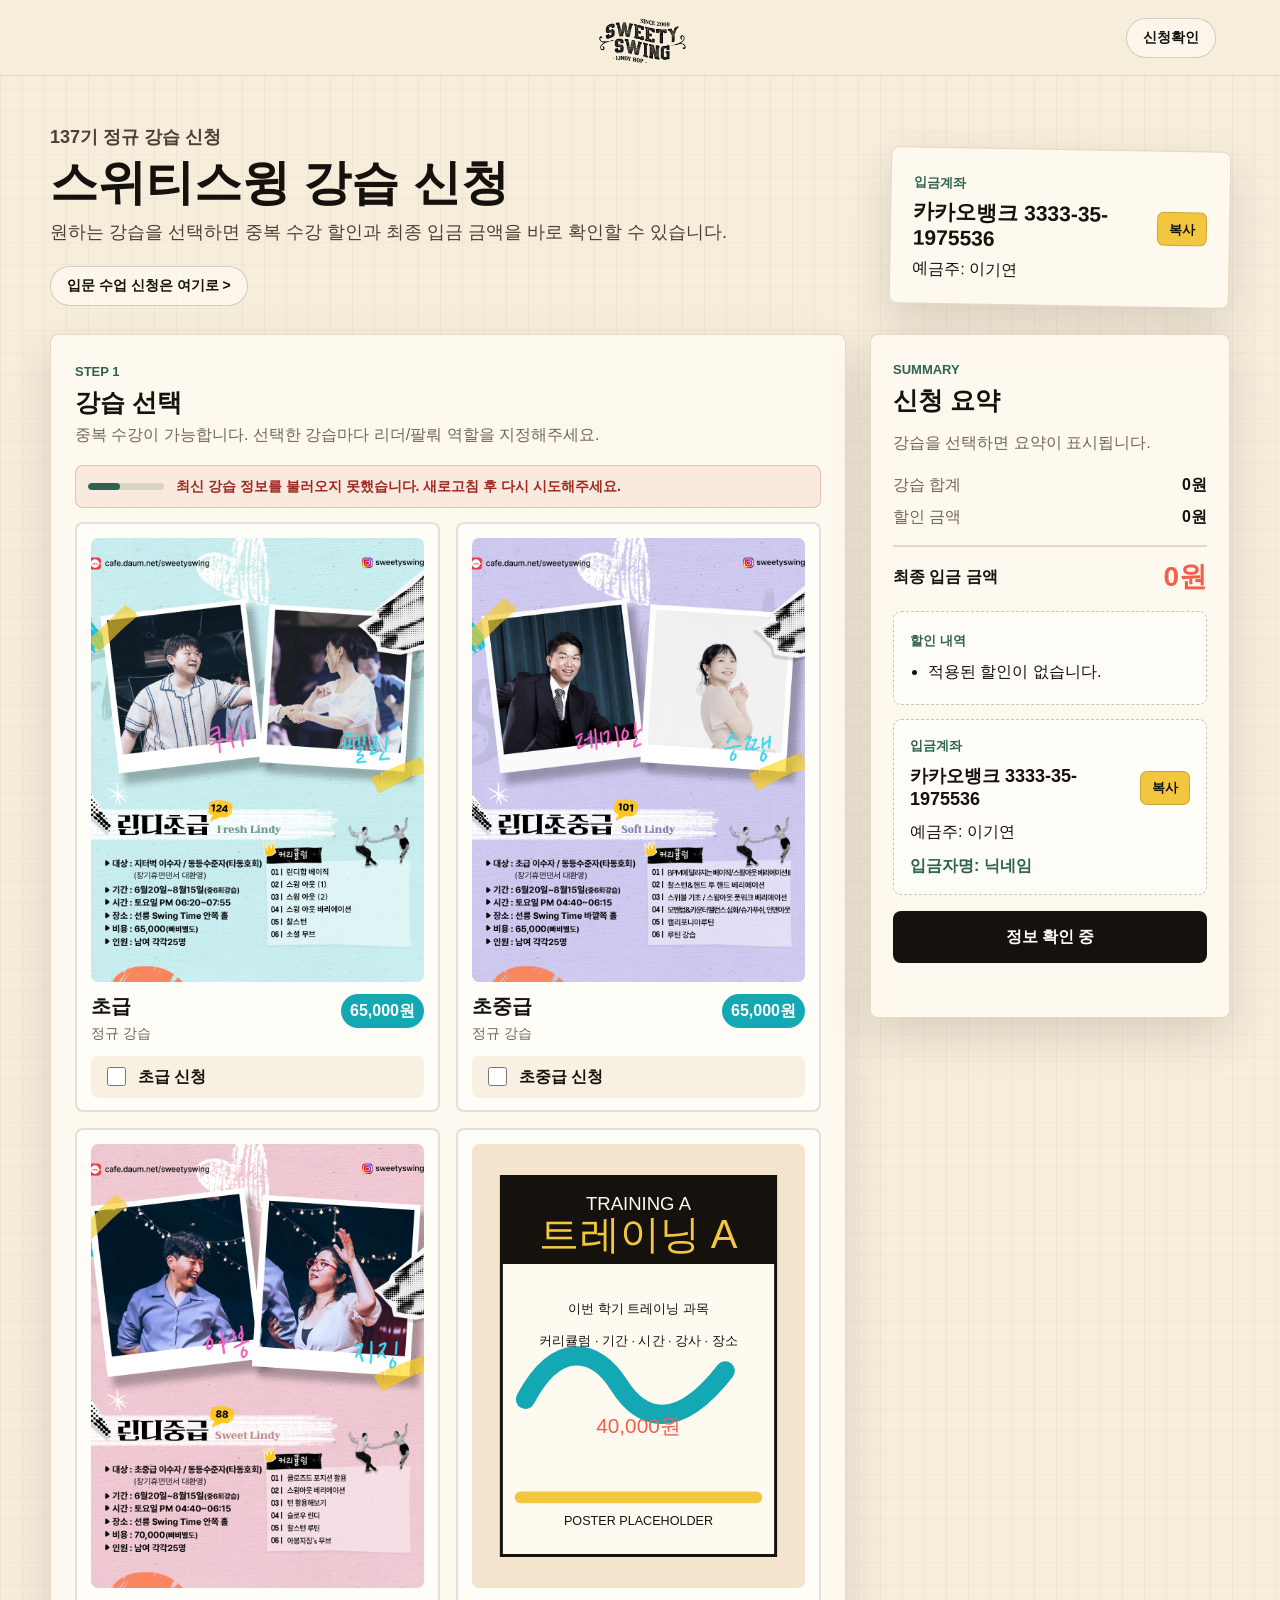
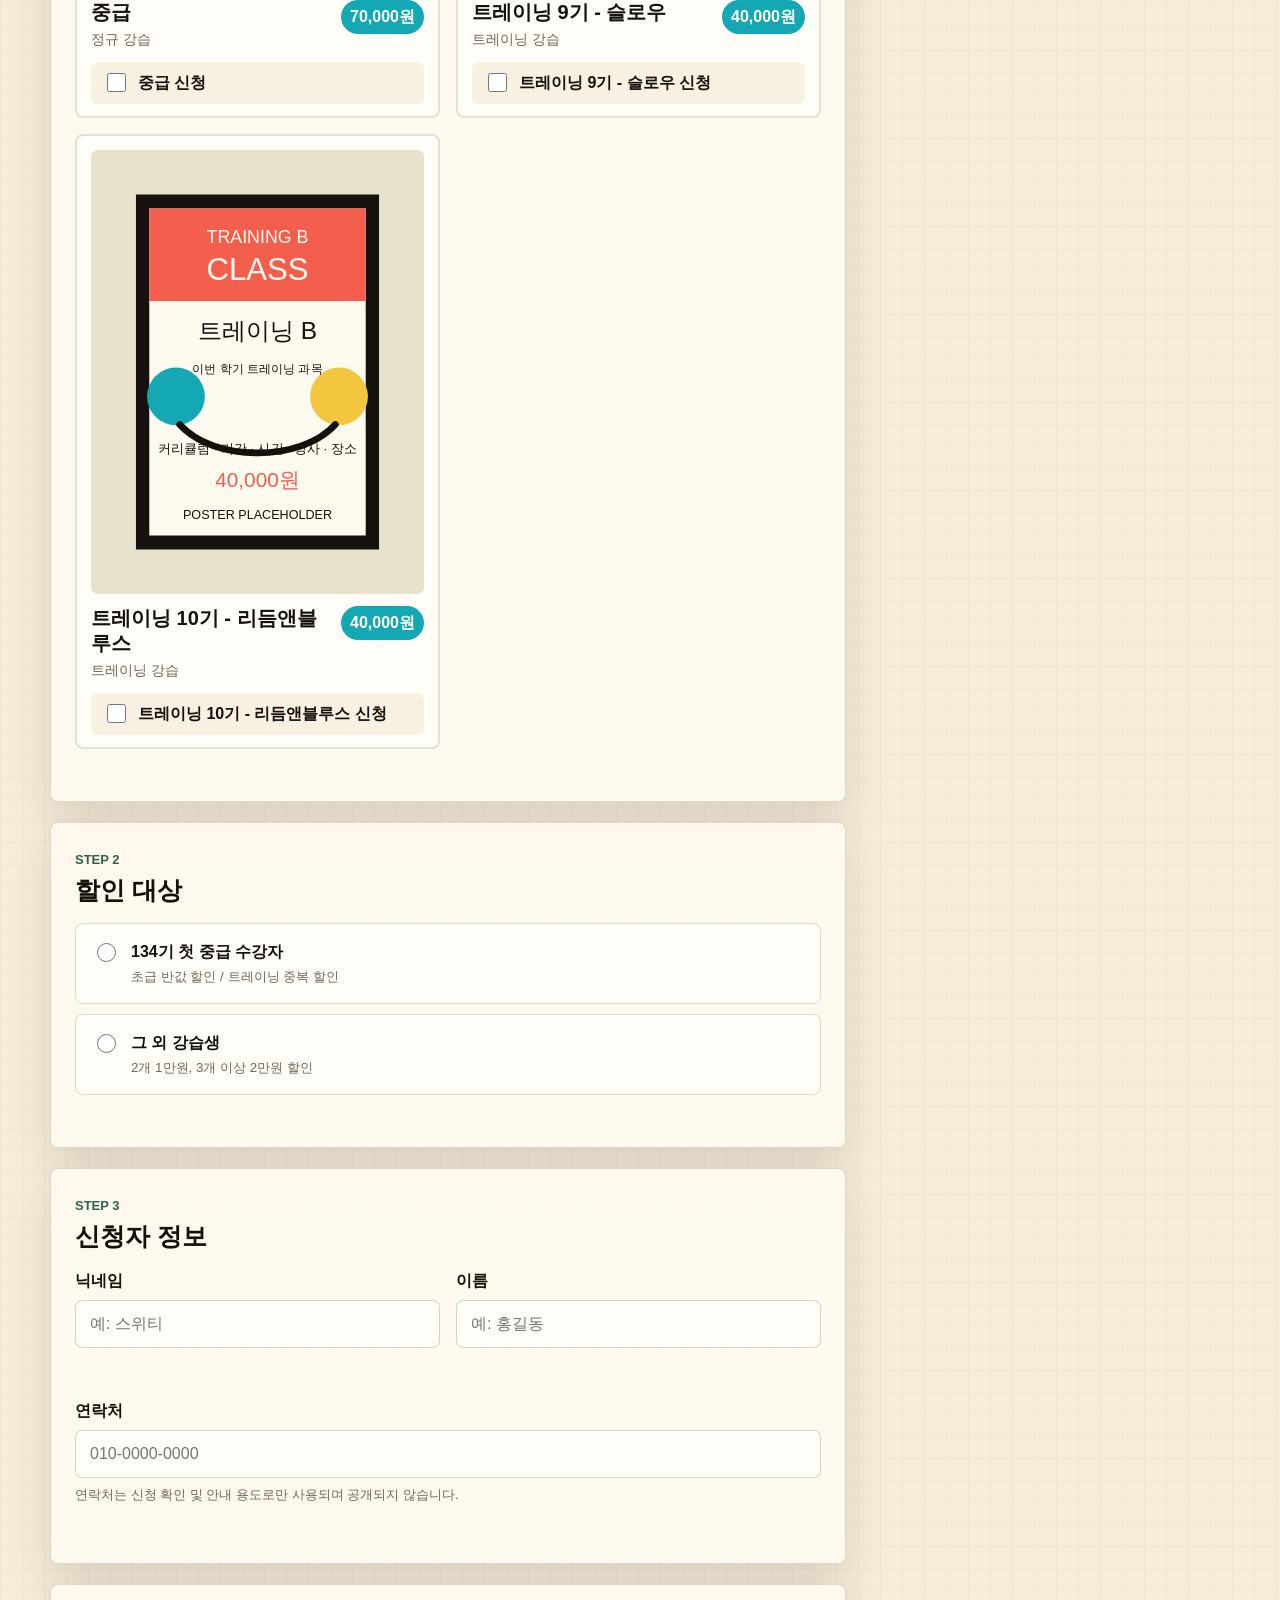
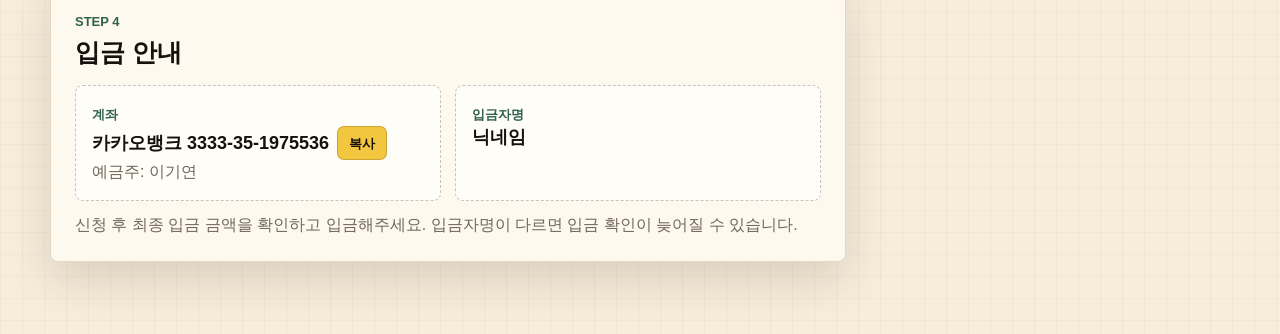
==== index.html @ 2f356fb8 "Add signup save failure reporting" ====
<!doctype html>
<html lang="ko">
  <head>
    <meta charset="utf-8" />
    <meta name="viewport" content="width=device-width, initial-scale=1" />
    <title>스위티스윙 강습 신청</title>
    <link rel="icon" type="image/png" href="./assets/favicon.png" />
    <link rel="apple-touch-icon" href="./assets/favicon.png" />
    <link rel="stylesheet" href="./styles.css?v=20260522-kst-time" />
  </head>
  <body>
    <header class="site-header">
      <a class="brand" href="#top" aria-label="스위티스윙 강습 신청 상단으로 이동">
        <img src="./assets/sweety-swing-logo-transparent.svg" alt="Sweety Swing Lindy Hop" />
      </a>
      <nav class="header-actions utility-nav" aria-label="빠른 이동">
        <a href="./students.html">신청확인</a>
      </nav>
    </header>

    <main id="top">
      <section class="hero">
        <div class="hero-copy">
          <p id="termLabel" class="eyebrow">134기 정규 강습 신청</p>
          <h1>스위티스윙 강습 신청</h1>
          <p>
            원하는 강습을 선택하면 중복 수강 할인과 최종 입금 금액을 바로 확인할 수 있습니다.
          </p>
          <div class="hero-notice">
            <a id="introSignupLink" href="#">입문 수업 신청은 여기로 &gt;</a>
          </div>
        </div>
        <div class="hero-card" aria-label="입금 정보">
          <span class="label">입금계좌</span>
          <div class="bank-copy-row">
            <strong data-bank-account>카카오뱅크 3333-35-1975536</strong>
            <button type="button" class="copy-account-button" data-copy-account>복사</button>
          </div>
          <span data-bank-holder>예금주: 이기연</span>
        </div>
      </section>

      <section id="closedNotice" class="closed-notice panel" hidden>
        <p class="eyebrow">Registration</p>
        <h2>현재 강습 신청 기간이 아닙니다.</h2>
        <p id="closedNoticeMessage">신청 기간이 열리면 이 페이지에서 신청할 수 있습니다.</p>
        <div class="closed-actions">
          <a href="./students.html">신청확인</a>
          <a id="closedIntroSignupLink" href="#">입문 수업 신청은 여기로 &gt;</a>
        </div>
      </section>

      <form id="signupForm" class="signup-layout" novalidate>
        <div class="form-stack">
          <section id="lessons" class="panel">
            <div class="section-title">
              <p class="eyebrow">Step 1</p>
              <h2>강습 선택</h2>
              <p>중복 수강이 가능합니다. 선택한 강습마다 리더/팔뤄 역할을 지정해주세요.</p>
            </div>
            <div id="configLoadingBar" class="config-loading-bar" role="status" aria-live="polite">
              <span class="config-loading-track" aria-hidden="true"><span></span></span>
              <span id="configLoadingText">최신 강습 정보를 확인하는 중입니다.</span>
            </div>
            <div id="lessonGrid" class="lesson-grid" aria-live="polite"></div>
            <p id="lessonError" class="field-error" role="alert"></p>
          </section>

          <section class="panel">
            <div class="section-title">
              <p class="eyebrow">Step 2</p>
              <h2>할인 대상</h2>
            </div>
            <fieldset class="choice-group">
              <legend>신청자 유형</legend>
              <label class="choice-card">
                <input type="radio" name="applicantType" value="first_intermediate" />
                <span>
                  <strong id="firstIntermediateTitle">첫 중급 수강자</strong>
                  <small id="firstIntermediateDescription">중급과 초급/트레이닝 중복 수강 할인 적용</small>
                </span>
              </label>
              <label class="choice-card">
                <input type="radio" name="applicantType" value="general" />
                <span>
                  <strong>그 외 강습생</strong>
                  <small>2개 1만원, 3개 이상 2만원 할인</small>
                </span>
              </label>
            </fieldset>
            <p id="typeError" class="field-error" role="alert"></p>
          </section>

          <section class="panel">
            <div class="section-title">
              <p class="eyebrow">Step 3</p>
              <h2>신청자 정보</h2>
            </div>
            <div class="field-grid">
              <label>
                <span>닉네임</span>
                <input id="nickname" name="nickname" type="text" autocomplete="nickname" placeholder="예: 스위티" />
                <small class="field-error" id="nicknameError" role="alert"></small>
              </label>
              <label>
                <span>이름</span>
                <input id="realName" name="realName" type="text" autocomplete="name" placeholder="예: 홍길동" />
                <small class="field-error" id="realNameError" role="alert"></small>
              </label>
              <label class="wide">
                <span>연락처</span>
                <input id="phone" name="phone" type="tel" inputmode="tel" autocomplete="tel" placeholder="010-0000-0000" />
                <small>연락처는 신청 확인 및 안내 용도로만 사용되며 공개되지 않습니다.</small>
                <small class="field-error" id="phoneError" role="alert"></small>
              </label>
              <label id="swingExperienceField" class="wide conditional-field" hidden>
                <span>스윙경력</span>
                <input id="swingExperience" name="swingExperience" type="text" inputmode="numeric" placeholder="예: 2년 6개월" />
                <small>트레이닝 수업 신청 시에만 입력하며 운영진에게만 공개됩니다. 예: 8년, 8년 6개월, 6개월</small>
                <small class="field-error" id="swingExperienceError" role="alert"></small>
              </label>
            </div>
          </section>

          <section class="panel payment-panel">
            <div class="section-title">
              <p class="eyebrow">Step 4</p>
              <h2>입금 안내</h2>
            </div>
            <div class="payment-grid">
              <div>
                <span class="label">계좌</span>
                <div class="bank-copy-row">
                  <strong data-bank-account>카카오뱅크 3333-35-1975536</strong>
                  <button type="button" class="copy-account-button" data-copy-account>복사</button>
                </div>
                <p data-bank-holder>예금주: 이기연</p>
              </div>
              <div>
                <span class="label">입금자명</span>
                <strong id="depositorPreview">닉네임</strong>
              </div>
            </div>
            <p class="payment-note">
              신청 후 최종 입금 금액을 확인하고 입금해주세요. 입금자명이 다르면 입금 확인이 늦어질 수 있습니다.
            </p>
          </section>
        </div>

        <aside id="summary" class="summary-panel" aria-label="신청 요약">
          <div class="summary-inner">
            <p class="eyebrow">Summary</p>
            <h2>신청 요약</h2>
            <div id="selectedList" class="selected-list">
              <p class="empty">강습을 선택하면 요약이 표시됩니다.</p>
            </div>

            <dl class="price-list">
              <div>
                <dt>강습 합계</dt>
                <dd id="subtotalText">0원</dd>
              </div>
              <div>
                <dt>할인 금액</dt>
                <dd id="discountText">0원</dd>
              </div>
              <div class="total">
                <dt>최종 입금 금액</dt>
                <dd id="finalText">0원</dd>
              </div>
            </dl>

            <div class="discount-box">
              <span class="label">할인 내역</span>
              <ul id="discountDetails">
                <li>적용된 할인이 없습니다.</li>
              </ul>
            </div>

            <div class="bank-box">
              <span class="label">입금계좌</span>
              <div class="bank-copy-row">
                <strong data-bank-account>카카오뱅크 3333-35-1975536</strong>
                <button type="button" class="copy-account-button" data-copy-account>복사</button>
              </div>
              <span data-bank-holder>예금주: 이기연</span>
              <span class="depositor">입금자명: <b id="summaryDepositor">닉네임</b></span>
            </div>

            <button class="submit-button" type="submit">신청하기</button>
            <p id="formStatus" class="form-status" role="status" aria-live="polite"></p>
          </div>
        </aside>
      </form>
    </main>

    <div class="mobile-total" aria-label="모바일 최종 금액">
      <div>
        <span>최종 입금 금액</span>
        <strong id="mobileFinalText">0원</strong>
      </div>
      <button type="button" id="mobileSubmit">신청하기</button>
    </div>

    <div id="submittingOverlay" class="submitting-overlay" role="status" aria-live="assertive" hidden>
      <div class="submitting-box">
        <span class="loading-spinner" aria-hidden="true"></span>
        <strong>신청 저장 중입니다</strong>
        <p>창을 닫거나 다시 누르지 말고 잠시만 기다려주세요.</p>
      </div>
    </div>

    <dialog id="posterDialog" class="poster-dialog">
      <button class="dialog-close" type="button" aria-label="닫기">×</button>
      <img id="posterLarge" alt="" />
    </dialog>

    <dialog id="completeDialog" class="complete-dialog">
      <button class="dialog-close" type="button" aria-label="닫기">×</button>
      <div class="complete-mark" aria-hidden="true">✓</div>
      <h2>신청이 완료되었습니다.</h2>
      <p>최종 입금 금액을 확인한 뒤 아래 계좌로 입금해주세요.</p>
      <div class="complete-bank">
        <div class="bank-copy-row">
          <strong data-bank-account>카카오뱅크 3333-35-1975536</strong>
          <button type="button" class="copy-account-button" data-copy-account>복사</button>
        </div>
        <span data-bank-holder>예금주: 이기연</span>
        <span>입금자명: <b id="completeDepositor">닉네임</b></span>
        <span>입금 금액: <b id="completeAmount">0원</b></span>
      </div>
      <p>입금 확인 후 신청이 확정됩니다.</p>
    </dialog>

    <script src="./data.js?v=20260528-application-error-alert"></script>
    <script src="./script.js?v=20260528-application-error-alert"></script>
  </body>
</html>
---- styles.css ----
:root {
  --ink: #15110d;
  --muted: #71665b;
  --paper: #f6eddb;
  --paper-deep: #ead7bc;
  --surface: #fffaf0;
  --line: #dfc9a8;
  --coral: #f35f4c;
  --teal: #13a8b4;
  --yellow: #f3c63f;
  --green: #2f624f;
  --shadow: 0 18px 45px rgba(51, 34, 22, 0.14);
}

* {
  box-sizing: border-box;
}

html {
  scroll-behavior: smooth;
}

body {
  margin: 0;
  color: var(--ink);
  font-family: -apple-system, BlinkMacSystemFont, "Apple SD Gothic Neo", "Noto Sans KR", "Segoe UI", sans-serif;
  background-color: var(--paper);
  background-image:
    linear-gradient(90deg, rgba(21, 17, 13, 0.035) 1px, transparent 1px),
    linear-gradient(rgba(21, 17, 13, 0.025) 1px, transparent 1px);
  background-size: 22px 22px;
  line-height: 1.5;
}

button,
input,
select,
textarea {
  font: inherit;
}

a {
  color: inherit;
}

[hidden] {
  display: none !important;
}

.site-header {
  position: sticky;
  top: 0;
  z-index: 20;
  display: flex;
  align-items: center;
  justify-content: flex-end;
  min-height: 76px;
  padding: 12px 5vw;
  background: rgba(246, 237, 219, 0.92);
  border-bottom: 1px solid rgba(21, 17, 13, 0.1);
  backdrop-filter: blur(12px);
}

.brand {
  position: absolute;
  left: 50%;
  transform: translateX(-50%);
  display: inline-flex;
  align-items: center;
  width: 170px;
}

.brand img {
  display: block;
  width: 100%;
  height: auto;
}

.header-actions {
  display: flex;
  gap: 10px;
}

.header-actions a,
.hero-notice a {
  display: inline-flex;
  align-items: center;
  min-height: 40px;
  padding: 0 16px;
  border: 1px solid rgba(21, 17, 13, 0.18);
  border-radius: 999px;
  background: rgba(255, 250, 240, 0.72);
  text-decoration: none;
  font-size: 14px;
  font-weight: 700;
}

main {
  width: min(1180px, calc(100% - 32px));
  margin: 0 auto;
}

.hero {
  display: grid;
  grid-template-columns: minmax(0, 1fr) 340px;
  gap: 24px;
  align-items: end;
  padding: 48px 0 28px;
}

.hero-copy h1 {
  margin: 6px 0 10px;
  font-size: 48px;
  line-height: 1.08;
}

.hero-copy p {
  max-width: 680px;
  margin: 0;
  color: #4b4037;
  font-size: 18px;
}

.eyebrow,
.label {
  display: inline-flex;
  align-items: center;
  margin: 0;
  color: var(--green);
  font-size: 13px;
  font-weight: 900;
  text-transform: uppercase;
}

.hero-notice {
  display: flex;
  flex-wrap: wrap;
  gap: 10px;
  align-items: center;
  margin-top: 20px;
}

.hero-notice span {
  display: inline-flex;
  align-items: center;
  min-height: 40px;
  padding: 0 16px;
  border-radius: 999px;
  background: var(--yellow);
  font-weight: 900;
}

.hero-notice a[aria-disabled="true"] {
  color: var(--muted);
  cursor: not-allowed;
}

.hero-card,
.panel,
.summary-inner {
  background: rgba(255, 250, 240, 0.9);
  border: 1px solid rgba(125, 88, 42, 0.2);
  box-shadow: var(--shadow);
}

.hero-card {
  padding: 22px;
  border-radius: 8px;
  transform: rotate(1deg);
}

.hero-card strong {
  display: block;
  margin: 8px 0 4px;
  font-size: 21px;
  line-height: 1.25;
}

.closed-notice {
  max-width: 720px;
  margin: 0 auto 64px;
  padding: 34px;
  text-align: center;
}

.closed-notice h2 {
  margin: 6px 0 10px;
  font-size: 32px;
  line-height: 1.2;
}

.closed-notice p {
  margin: 0 auto;
  max-width: 560px;
  color: var(--muted);
}

.closed-actions {
  display: flex;
  flex-wrap: wrap;
  gap: 10px;
  justify-content: center;
  margin-top: 22px;
}

.closed-actions a {
  display: inline-flex;
  align-items: center;
  min-height: 40px;
  padding: 0 16px;
  border: 1px solid rgba(21, 17, 13, 0.18);
  border-radius: 999px;
  background: rgba(255, 250, 240, 0.72);
  text-decoration: none;
  font-size: 14px;
  font-weight: 800;
}

.closed-actions a[aria-disabled="true"] {
  color: var(--muted);
  cursor: not-allowed;
}

.bank-copy-row {
  display: flex;
  align-items: center;
  gap: 8px;
  min-width: 0;
}

.bank-copy-row strong {
  min-width: 0;
  margin: 5px 0;
  overflow-wrap: anywhere;
}

.copy-account-button {
  flex: 0 0 auto;
  min-height: 34px;
  padding: 0 11px;
  border: 1px solid rgba(21, 17, 13, 0.18);
  border-radius: 7px;
  background: var(--yellow);
  color: var(--ink);
  font-size: 13px;
  font-weight: 900;
  cursor: pointer;
}

.copy-account-button.is-copied {
  background: var(--green);
  color: white;
}

.signup-layout {
  display: grid;
  grid-template-columns: minmax(0, 1fr) 360px;
  gap: 24px;
  align-items: start;
  padding-bottom: 72px;
}

.form-stack {
  display: grid;
  gap: 20px;
}

.panel {
  padding: 24px;
  border-radius: 8px;
}

.section-title {
  margin-bottom: 18px;
}

.section-title h2,
.summary-inner h2 {
  margin: 4px 0 6px;
  font-size: 25px;
  line-height: 1.2;
}

.section-title p:last-child {
  margin: 0;
  color: var(--muted);
}

.lesson-grid {
  display: grid;
  grid-template-columns: repeat(auto-fit, minmax(245px, 1fr));
  align-items: start;
  gap: 16px;
}

.config-loading-bar {
  display: flex;
  align-items: center;
  gap: 12px;
  margin-bottom: 14px;
  padding: 10px 12px;
  border: 1px solid rgba(47, 98, 79, 0.18);
  border-radius: 8px;
  background: rgba(47, 98, 79, 0.08);
  color: var(--green);
  font-size: 14px;
  font-weight: 900;
}

.config-loading-bar[hidden] {
  display: none;
}

.config-loading-bar.is-error {
  border-color: rgba(199, 51, 41, 0.24);
  background: rgba(199, 51, 41, 0.08);
  color: #9f2a22;
}

.config-loading-track {
  position: relative;
  flex: 0 0 76px;
  height: 7px;
  overflow: hidden;
  border-radius: 999px;
  background: rgba(47, 98, 79, 0.16);
}

.config-loading-track span {
  position: absolute;
  inset: 0;
  width: 42%;
  border-radius: inherit;
  background: var(--green);
  animation: loadingBar 1s ease-in-out infinite;
}

@keyframes loadingBar {
  0% {
    transform: translateX(-120%);
  }
  100% {
    transform: translateX(250%);
  }
}

.lesson-card {
  display: grid;
  gap: 12px;
  align-content: start;
  min-width: 0;
  padding: 14px 14px 12px;
  border: 2px solid rgba(21, 17, 13, 0.12);
  border-radius: 8px;
  background: #fffdf7;
  cursor: pointer;
  transition: border-color 160ms ease, transform 160ms ease, box-shadow 160ms ease;
}

.lesson-card.is-selected {
  border-color: var(--coral);
  box-shadow: 0 12px 28px rgba(243, 95, 76, 0.16);
  transform: translateY(-2px);
}

.lesson-card.has-error {
  border-color: #c73329;
}

.lesson-card:focus {
  outline: 3px solid rgba(199, 51, 41, 0.28);
  outline-offset: 3px;
}

.poster-button {
  display: block;
  width: 100%;
  padding: 0;
  border: 0;
  border-radius: 7px;
  background: transparent;
  cursor: pointer;
  overflow: hidden;
}

.poster-button img {
  display: block;
  width: 100%;
  aspect-ratio: 3 / 4;
  object-fit: cover;
}

.lesson-head {
  display: flex;
  gap: 12px;
  justify-content: space-between;
  align-items: flex-start;
}

.lesson-head h3 {
  margin: 0;
  font-size: 20px;
  line-height: 1.25;
}

.lesson-head p {
  margin: 4px 0 0;
  color: var(--muted);
  font-size: 14px;
}

.price-badge {
  flex: 0 0 auto;
  padding: 5px 9px;
  border-radius: 999px;
  background: var(--teal);
  color: white;
  font-weight: 900;
  white-space: nowrap;
}

.select-line {
  display: flex;
  align-items: center;
  gap: 9px;
  min-height: 42px;
  padding: 0 12px;
  border-radius: 7px;
  background: rgba(246, 237, 219, 0.7);
  cursor: pointer;
  font-weight: 900;
}

.select-line input,
.choice-card input {
  width: 19px;
  height: 19px;
  accent-color: var(--coral);
}

.role-box {
  display: none;
  gap: 8px;
  border: 0;
  padding: 0;
  margin: 0;
  cursor: default;
}

.lesson-card.is-selected .role-box {
  display: grid;
}

.role-box legend {
  margin-bottom: 8px;
  color: var(--muted);
  font-size: 14px;
  font-weight: 700;
}

.role-options {
  display: grid;
  grid-template-columns: 1fr 1fr;
  gap: 8px;
}

.role-options label {
  position: relative;
  cursor: pointer;
}

.role-options input {
  position: absolute;
  opacity: 0;
  pointer-events: none;
}

.role-options span {
  display: flex;
  align-items: center;
  justify-content: center;
  min-height: 42px;
  border: 1px solid rgba(21, 17, 13, 0.16);
  border-radius: 7px;
  background: white;
  font-weight: 900;
}

.role-options input:checked + span {
  border-color: var(--green);
  background: var(--green);
  color: white;
}

.lesson-card.has-error .role-options span {
  border-color: rgba(199, 51, 41, 0.55);
}

.role-error {
  margin: -2px 0 0;
}

.role-error:empty {
  display: none;
}

.choice-group {
  display: grid;
  gap: 10px;
  padding: 0;
  margin: 0;
  border: 0;
}

.choice-group legend {
  position: absolute;
  width: 1px;
  height: 1px;
  overflow: hidden;
  clip: rect(0, 0, 0, 0);
}

.choice-card {
  display: flex;
  gap: 12px;
  align-items: flex-start;
  padding: 16px;
  border: 1px solid rgba(21, 17, 13, 0.14);
  border-radius: 8px;
  background: #fffdf7;
}

.choice-card strong,
.choice-card small {
  display: block;
}

.choice-card small {
  margin-top: 3px;
  color: var(--muted);
}

.field-grid {
  display: grid;
  grid-template-columns: 1fr 1fr;
  gap: 16px;
}

.field-grid label {
  display: grid;
  gap: 7px;
  min-width: 0;
}

.field-grid .wide {
  grid-column: 1 / -1;
}

.conditional-field[hidden] {
  display: none;
}

.field-grid span {
  font-weight: 900;
}

.field-grid input,
.field-grid select,
.field-grid textarea {
  width: 100%;
  min-height: 48px;
  padding: 0 14px;
  border: 1px solid rgba(21, 17, 13, 0.18);
  border-radius: 7px;
  background: #fffdf7;
}

.field-grid textarea {
  min-height: 160px;
  padding: 12px 14px;
  resize: vertical;
}

.field-grid input:focus,
.choice-card:focus-within,
.role-options label:focus-within span,
.select-line:focus-within {
  outline: 3px solid rgba(19, 168, 180, 0.22);
  outline-offset: 2px;
}

.field-grid small {
  color: var(--muted);
  font-size: 13px;
}

.field-error {
  min-height: 20px;
  margin: 8px 0 0;
  color: #b42318;
  font-weight: 800;
}

.payment-grid {
  display: grid;
  grid-template-columns: 1fr 1fr;
  gap: 14px;
}

.payment-grid > div,
.bank-box,
.discount-box {
  padding: 16px;
  border-radius: 8px;
  background: #fffdf7;
  border: 1px dashed rgba(21, 17, 13, 0.24);
}

.payment-grid strong,
.bank-box strong {
  display: block;
  font-size: 18px;
  line-height: 1.3;
}

.payment-grid p,
.payment-note {
  margin: 0;
  color: var(--muted);
}

.payment-note {
  margin-top: 12px;
}

.summary-panel {
  position: sticky;
  top: 96px;
}

.summary-inner {
  padding: 22px;
  border-radius: 8px;
}

.selected-list {
  display: grid;
  gap: 9px;
  margin: 16px 0;
}

.selected-item {
  display: flex;
  gap: 10px;
  justify-content: space-between;
  padding: 10px 0;
  border-bottom: 1px solid rgba(21, 17, 13, 0.12);
  font-size: 14px;
}

.selected-item strong {
  display: block;
  font-size: 15px;
}

.selected-item span {
  color: var(--muted);
}

.empty {
  margin: 0;
  color: var(--muted);
}

.price-list {
  display: grid;
  gap: 8px;
  margin: 18px 0;
}

.price-list div {
  display: flex;
  justify-content: space-between;
  gap: 12px;
}

.price-list dt {
  color: var(--muted);
}

.price-list dd {
  margin: 0;
  font-weight: 900;
}

.price-list .total {
  align-items: center;
  margin-top: 8px;
  padding-top: 14px;
  border-top: 2px solid rgba(21, 17, 13, 0.14);
}

.price-list .total dt {
  color: var(--ink);
  font-weight: 900;
}

.price-list .total dd {
  color: var(--coral);
  font-size: 28px;
  line-height: 1.15;
}

.discount-box ul {
  margin: 8px 0 0;
  padding-left: 18px;
}

.discount-box li {
  margin: 4px 0;
}

.bank-box {
  display: grid;
  gap: 4px;
  margin-top: 14px;
}

.bank-box .depositor {
  margin-top: 6px;
  color: var(--green);
  font-weight: 800;
}

.submit-button,
.mobile-total button {
  width: 100%;
  min-height: 52px;
  margin-top: 16px;
  border: 0;
  border-radius: 8px;
  background: var(--ink);
  color: white;
  font-weight: 900;
  cursor: pointer;
}

.submit-button:hover,
.mobile-total button:hover {
  background: #35251c;
}

.form-status {
  min-height: 22px;
  margin: 10px 0 0;
  color: var(--green);
  font-size: 14px;
  font-weight: 900;
  line-height: 1.45;
}

.form-status.is-error {
  color: #b42318;
}

.submitting-overlay {
  position: fixed;
  inset: 0;
  z-index: 80;
  display: grid;
  place-items: center;
  padding: 24px;
  background: rgba(21, 17, 13, 0.48);
  backdrop-filter: blur(4px);
}

.submitting-box {
  display: grid;
  justify-items: center;
  gap: 12px;
  width: min(360px, 100%);
  padding: 28px 24px;
  border: 1px solid rgba(21, 17, 13, 0.12);
  border-radius: 8px;
  background: var(--surface);
  box-shadow: 0 24px 80px rgba(21, 17, 13, 0.28);
  color: var(--ink);
  text-align: center;
}

.submitting-box strong {
  font-size: 22px;
  line-height: 1.25;
}

.submitting-box p {
  margin: 0;
  color: var(--muted);
  font-size: 14px;
  font-weight: 800;
  line-height: 1.45;
}

body.is-submitting {
  cursor: wait;
}

body.is-submitting .submit-button,
body.is-submitting .mobile-total button {
  cursor: wait;
}

.mobile-total {
  display: none;
}

dialog {
  border: 0;
  border-radius: 8px;
  padding: 0;
  box-shadow: 0 24px 80px rgba(21, 17, 13, 0.32);
}

dialog::backdrop {
  background: rgba(21, 17, 13, 0.58);
}

.poster-dialog {
  width: min(720px, calc(100% - 28px));
  background: var(--surface);
}

.poster-dialog img {
  display: block;
  width: 100%;
  max-height: 82vh;
  object-fit: contain;
  background: var(--paper);
}

.dialog-close {
  position: absolute;
  top: 10px;
  right: 10px;
  z-index: 2;
  width: 38px;
  height: 38px;
  border: 0;
  border-radius: 50%;
  background: rgba(21, 17, 13, 0.82);
  color: white;
  font-size: 24px;
  line-height: 1;
  cursor: pointer;
}

.complete-dialog {
  width: min(480px, calc(100% - 30px));
  padding: 28px;
  background: var(--surface);
}

.complete-dialog h2 {
  margin: 10px 0;
  font-size: 26px;
}

.complete-dialog p {
  margin: 10px 0;
  color: var(--muted);
}

.complete-mark {
  display: grid;
  place-items: center;
  width: 50px;
  height: 50px;
  border-radius: 50%;
  background: var(--teal);
  color: white;
  font-size: 28px;
  font-weight: 900;
}

.complete-bank {
  display: grid;
  gap: 6px;
  margin: 18px 0;
  padding: 16px;
  border-radius: 8px;
  background: var(--paper);
  border: 1px solid var(--line);
}

.admin-main {
  width: min(1180px, calc(100% - 32px));
  margin: 0 auto;
  padding-bottom: 72px;
}

.page-hero {
  padding: 42px 0 24px;
}

.page-hero h1 {
  margin: 6px 0 10px;
  font-size: 42px;
  line-height: 1.12;
}

.page-hero p:last-child {
  max-width: 720px;
  margin: 0;
  color: var(--muted);
  font-size: 17px;
}

.compact-title {
  margin-top: 28px;
}

.narrow-button {
  width: min(280px, 100%);
}

.lesson-editor {
  display: grid;
  gap: 16px;
}

.lesson-editor-row {
  display: grid;
  grid-template-columns: 168px minmax(0, 1fr);
  gap: 18px;
  padding: 16px;
  border: 1px solid rgba(21, 17, 13, 0.14);
  border-radius: 8px;
  background: #fffdf7;
}

.lesson-editor-preview {
  width: 100%;
  aspect-ratio: 3 / 4;
  object-fit: cover;
  border-radius: 7px;
  border: 1px solid rgba(21, 17, 13, 0.12);
  background: var(--paper);
}

.lesson-editor-fields {
  display: grid;
  grid-template-columns: repeat(2, minmax(0, 1fr));
  gap: 12px;
}

.lesson-editor-fields label,
.toolbar label {
  display: grid;
  gap: 6px;
  min-width: 0;
  font-weight: 900;
}

.lesson-editor-fields .wide {
  grid-column: 1 / -1;
}

.lesson-editor-fields input,
.lesson-editor-fields select,
.toolbar input,
.toolbar select,
.memo-input {
  width: 100%;
  min-height: 42px;
  padding: 0 12px;
  border: 1px solid rgba(21, 17, 13, 0.16);
  border-radius: 7px;
  background: #fffdf7;
}

.lesson-editor-fields small {
  color: var(--muted);
  font-size: 13px;
  font-weight: 400;
}

.toggle-line {
  display: flex !important;
  align-items: center;
  gap: 10px;
  min-height: 42px;
}

.toggle-line input {
  width: 18px;
  min-height: 18px;
  accent-color: var(--coral);
}

.data-tools {
  margin-top: 20px;
}

.button-row {
  display: flex;
  flex-wrap: wrap;
  gap: 10px;
  margin-bottom: 14px;
}

.mini-button {
  min-height: 40px;
  padding: 0 14px;
  border: 1px solid rgba(21, 17, 13, 0.18);
  border-radius: 7px;
  background: var(--ink);
  color: white;
  font-weight: 900;
  cursor: pointer;
}

.mini-button.danger {
  background: #9f2a22;
}

.data-box {
  width: 100%;
  min-height: 220px;
  padding: 14px;
  border: 1px solid rgba(21, 17, 13, 0.16);
  border-radius: 7px;
  background: #fffdf7;
  resize: vertical;
}

.toast {
  position: fixed;
  right: 20px;
  bottom: 20px;
  z-index: 60;
  max-width: min(420px, calc(100% - 32px));
  margin: 0;
  padding: 14px 16px;
  border-radius: 8px;
  background: var(--ink);
  color: white;
  box-shadow: var(--shadow);
  font-weight: 900;
}

.toolbar {
  display: grid;
  grid-template-columns: 220px 220px minmax(220px, 1fr) auto;
  gap: 12px;
  align-items: end;
  margin-bottom: 18px;
}

.toolbar .search-field {
  min-width: 0;
}

.roster-stack {
  display: grid;
  gap: 18px;
}

.roster-loading {
  display: grid;
  justify-items: center;
  gap: 12px;
  padding: 40px 24px;
  color: var(--green);
  text-align: center;
}

.loading-spinner {
  width: 34px;
  height: 34px;
  border: 4px solid rgba(47, 98, 79, 0.16);
  border-top-color: var(--green);
  border-radius: 50%;
  animation: spin 0.8s linear infinite;
}

@keyframes spin {
  to {
    transform: rotate(360deg);
  }
}

@media (prefers-reduced-motion: reduce) {
  .loading-spinner {
    animation: none;
  }

  .config-loading-track span {
    animation: none;
    width: 100%;
  }
}

.row-title {
  display: flex;
  align-items: end;
  justify-content: space-between;
  gap: 16px;
}

.count-pill {
  flex: 0 0 auto;
  margin: 0;
  padding: 8px 12px;
  border-radius: 999px;
  background: var(--yellow);
  font-size: 14px;
  font-weight: 900;
}

.table-wrap {
  width: 100%;
  overflow-x: auto;
}

table {
  width: 100%;
  border-collapse: collapse;
  min-width: 760px;
}

th,
td {
  padding: 13px 12px;
  border-bottom: 1px solid rgba(21, 17, 13, 0.12);
  text-align: left;
  vertical-align: top;
}

th {
  color: var(--green);
  font-size: 13px;
  font-weight: 900;
  background: rgba(246, 237, 219, 0.58);
}

td strong {
  display: block;
}

td select {
  min-height: 38px;
  padding: 0 9px;
  border: 1px solid rgba(21, 17, 13, 0.16);
  border-radius: 7px;
  background: #fffdf7;
}

.subtext {
  display: block;
  margin-top: 4px;
  color: var(--muted);
  font-size: 13px;
}

.empty-cell {
  padding: 28px 12px;
  color: var(--muted);
  text-align: center;
}

.roster-empty {
  margin: 0;
  padding: 16px 12px;
  border: 1px solid rgba(21, 17, 13, 0.1);
  border-radius: 7px;
  background: #fffdf7;
  color: var(--muted);
  text-align: center;
}

.role-roster {
  display: grid;
  grid-template-columns: repeat(2, minmax(0, 1fr));
  overflow: hidden;
  border: 1px solid rgba(21, 17, 13, 0.12);
  border-radius: 8px;
  background: #fffdf7;
}

.role-roster-column {
  display: grid;
  align-content: start;
  gap: 9px;
  min-width: 0;
  padding: 14px;
}

.role-roster-column + .role-roster-column {
  border-left: 1px solid rgba(21, 17, 13, 0.1);
}

.role-roster-head {
  display: flex;
  align-items: center;
  justify-content: space-between;
  gap: 8px;
  color: var(--green);
}

.role-roster-head h3 {
  margin: 0;
  font-size: 15px;
  line-height: 1.2;
}

.role-roster-head span {
  color: var(--muted);
  font-size: 12px;
  font-weight: 900;
  white-space: nowrap;
}

.role-roster-list {
  display: grid;
  gap: 7px;
}

.role-roster-person {
  display: flex;
  align-items: center;
  gap: 6px;
  min-width: 0;
  min-height: 30px;
}

.role-roster-person strong {
  min-width: 0;
  overflow: hidden;
  font-size: 15px;
  line-height: 1.25;
  text-overflow: ellipsis;
  white-space: nowrap;
}

.paid-badge {
  flex: 0 0 auto;
  display: inline-flex;
  align-items: center;
  min-height: 19px;
  padding: 0 6px;
  border-radius: 999px;
  background: rgba(47, 98, 79, 0.12);
  color: var(--green);
  font-size: 11px;
  font-weight: 900;
  line-height: 1;
  white-space: nowrap;
}

.role-roster-empty {
  margin: 0;
  padding: 7px 0;
  color: var(--muted);
  font-size: 13px;
}

.stat-grid {
  display: grid;
  grid-template-columns: repeat(4, minmax(0, 1fr));
  gap: 14px;
  margin-bottom: 18px;
}

.stat-card {
  padding: 18px;
  border: 1px solid rgba(125, 88, 42, 0.2);
  border-radius: 8px;
  background: rgba(255, 250, 240, 0.9);
  box-shadow: var(--shadow);
}

.stat-card span {
  display: block;
  color: var(--muted);
  font-size: 13px;
  font-weight: 900;
}

.stat-card strong {
  display: block;
  margin-top: 6px;
  color: var(--coral);
  font-size: 27px;
  line-height: 1.2;
}

.staff-grid {
  display: grid;
  grid-template-columns: repeat(3, minmax(0, 1fr));
  gap: 16px;
  margin-bottom: 20px;
}

.staff-card {
  display: grid;
  gap: 10px;
  min-height: 220px;
  padding: 22px;
  border: 1px solid rgba(125, 88, 42, 0.2);
  border-radius: 8px;
  background: rgba(255, 250, 240, 0.92);
  box-shadow: var(--shadow);
  text-decoration: none;
}

.staff-card strong {
  display: block;
  font-size: 25px;
  line-height: 1.2;
}

.staff-card p,
.staff-note p {
  margin: 0;
  color: var(--muted);
}

.staff-card:hover {
  border-color: var(--coral);
  transform: translateY(-2px);
}

.mini-link {
  display: inline-flex;
  align-items: center;
  min-height: 40px;
  padding: 0 14px;
  border: 1px solid rgba(21, 17, 13, 0.18);
  border-radius: 7px;
  background: #fffdf7;
  color: var(--ink);
  font-weight: 900;
  text-decoration: none;
}

@media (max-width: 980px) {
  .hero,
  .signup-layout {
    grid-template-columns: 1fr;
  }

  .summary-panel {
    position: static;
  }

  .toolbar,
  .stat-grid,
  .staff-grid {
    grid-template-columns: 1fr 1fr;
  }

  .lesson-editor-row {
    grid-template-columns: 128px minmax(0, 1fr);
  }
}

@media (max-width: 720px) {
  body {
    padding-bottom: 88px;
  }

  .site-header {
    min-height: 64px;
    padding: 10px 16px;
  }

  .brand {
    width: 132px;
  }

  .header-actions:not(.utility-nav) {
    display: none;
  }

  .utility-nav {
    gap: 6px;
    max-width: calc(100vw - 158px);
    overflow-x: auto;
    padding-bottom: 2px;
  }

  .utility-nav a {
    flex: 0 0 auto;
    min-height: 34px;
    padding: 0 10px;
    font-size: 12px;
  }

  main {
    width: min(100% - 24px, 1180px);
  }

  .hero {
    padding-top: 28px;
  }

  .hero-copy h1 {
    font-size: 35px;
  }

  .hero-copy p {
    font-size: 16px;
  }

  .panel,
  .summary-inner {
    padding: 18px;
  }

  .field-grid,
  .payment-grid {
    grid-template-columns: 1fr;
  }

  .page-hero h1 {
    font-size: 32px;
  }

  .lesson-editor-row,
  .lesson-editor-fields,
  .toolbar,
  .stat-grid,
  .staff-grid {
    grid-template-columns: 1fr;
  }

  .roster-section .row-title {
    align-items: flex-start;
    flex-direction: column;
    gap: 10px;
  }

  .roster-section .count-pill {
    width: 100%;
    border-radius: 7px;
    line-height: 1.45;
    white-space: normal;
  }

  .role-roster-column {
    gap: 8px;
    padding: 11px 8px;
  }

  .role-roster-head h3 {
    font-size: 14px;
  }

  .role-roster-list {
    gap: 6px;
  }

  .role-roster-person {
    gap: 4px;
    min-height: 28px;
  }

  .role-roster-person strong {
    font-size: 14px;
  }

  .paid-badge {
    min-height: 18px;
    padding: 0 5px;
    font-size: 11px;
  }

  .lesson-editor-preview {
    width: min(220px, 100%);
  }

  .mobile-total {
    position: fixed;
    right: 12px;
    bottom: 12px;
    left: 12px;
    z-index: 30;
    display: grid;
    grid-template-columns: 1fr 128px;
    gap: 12px;
    align-items: center;
    padding: 12px;
    border: 1px solid rgba(21, 17, 13, 0.16);
    border-radius: 8px;
    background: rgba(255, 250, 240, 0.96);
    box-shadow: var(--shadow);
    backdrop-filter: blur(12px);
    transition:
      opacity 0.16s ease,
      visibility 0.16s ease,
      transform 0.16s ease;
  }

  .mobile-total.is-inline-submit-visible {
    visibility: hidden;
    opacity: 0;
    pointer-events: none;
    transform: translateY(10px);
  }

  .mobile-total span {
    display: block;
    color: var(--muted);
    font-size: 12px;
    font-weight: 800;
  }

  .mobile-total strong {
    display: block;
    color: var(--coral);
    font-size: 22px;
    line-height: 1.2;
  }

  .mobile-total button {
    margin: 0;
  }

  .bank-copy-row {
    align-items: flex-start;
  }
}
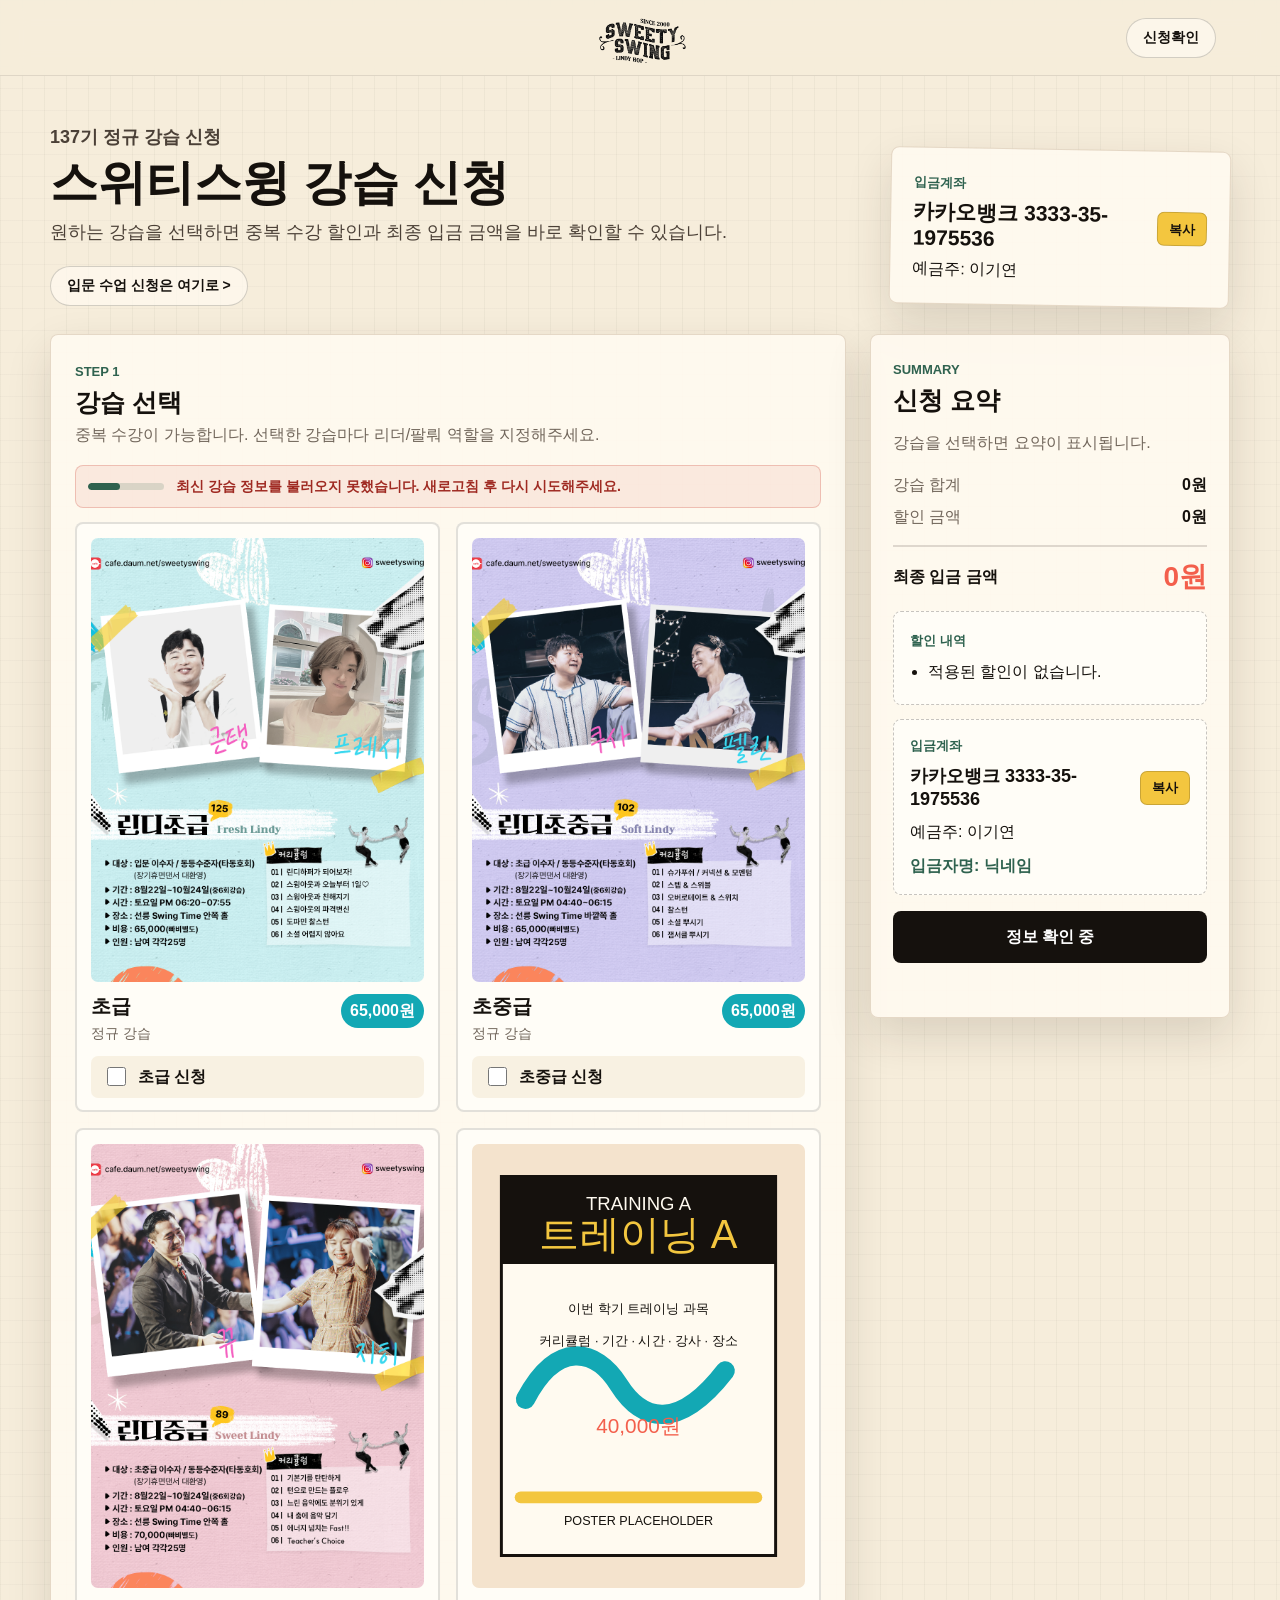
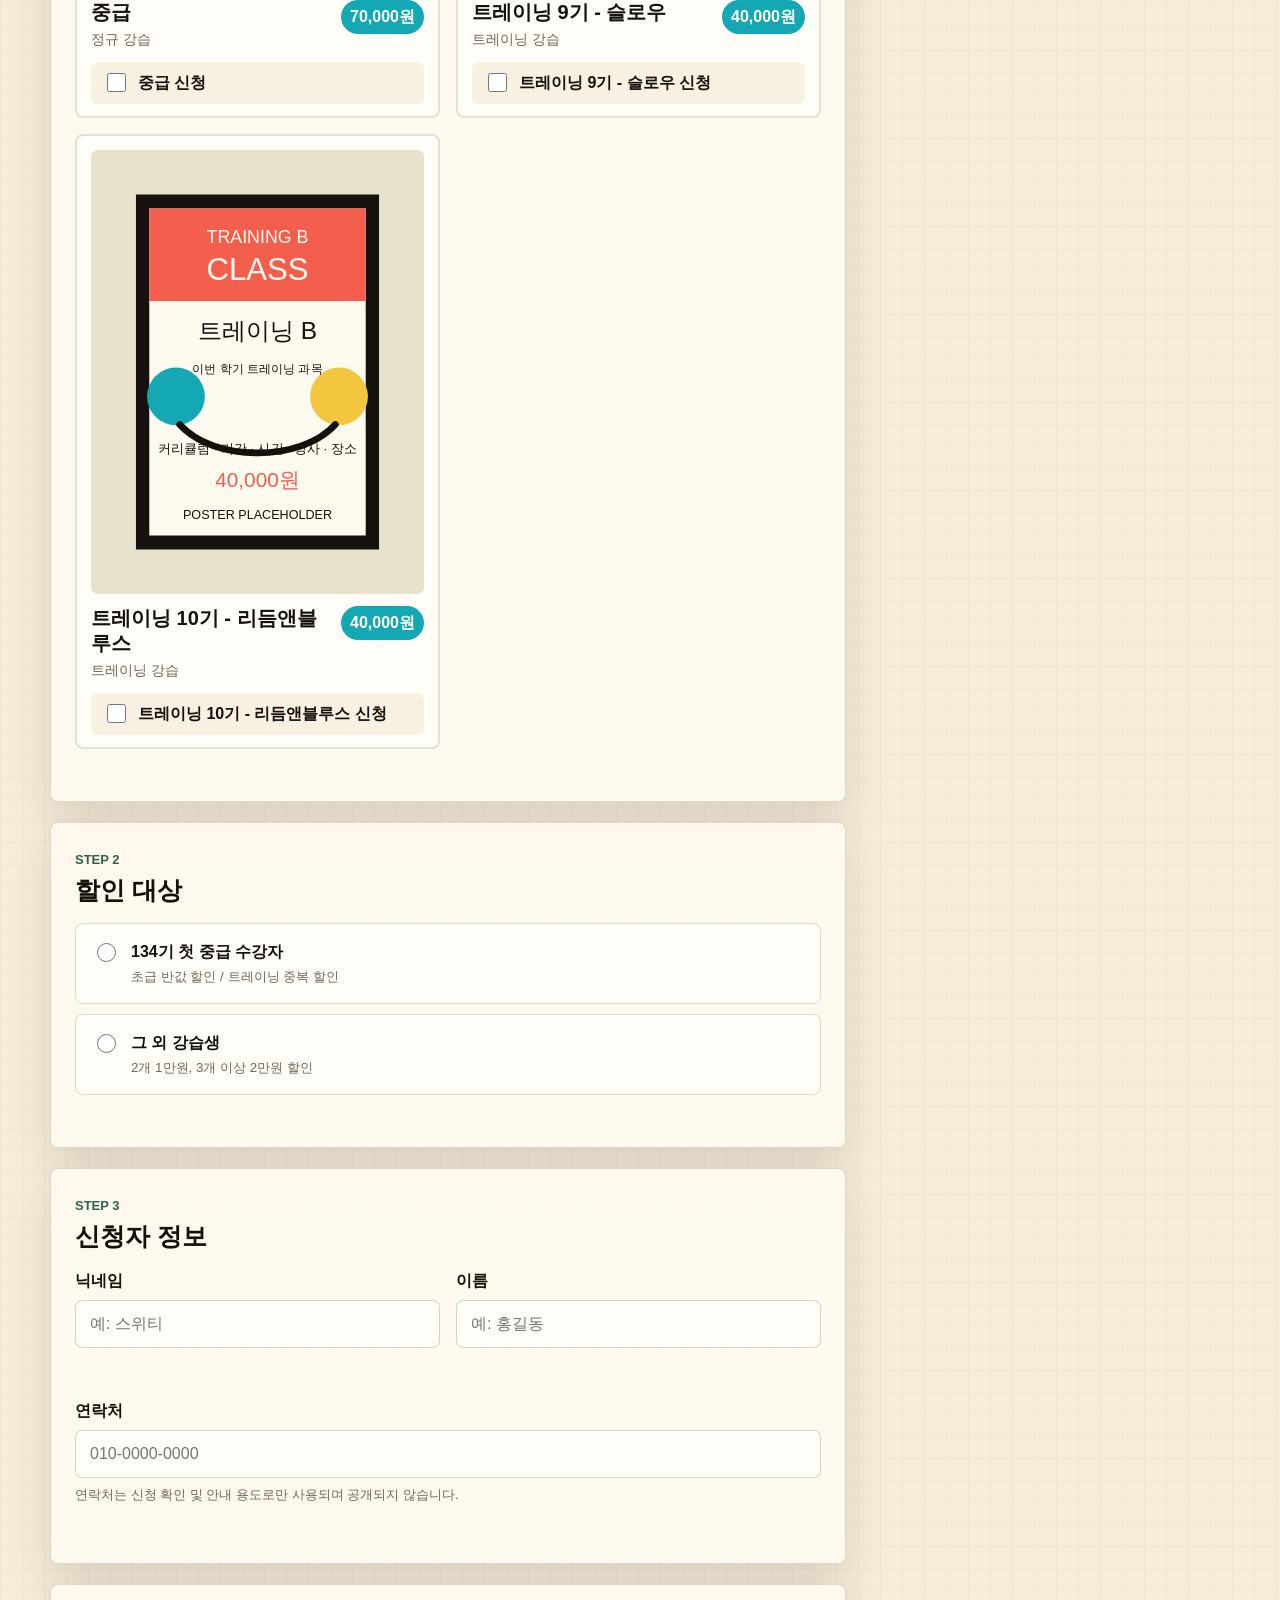
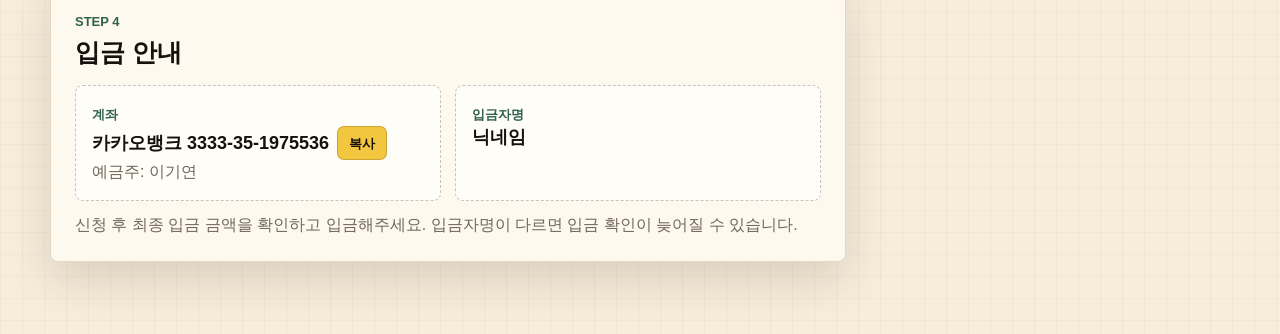
==== commit 7a03ff26: "Refresh main poster cache" ====
--- a/index.html
+++ b/index.html
@@ -6,7 +6,7 @@
     <title>스위티스윙 강습 신청</title>
     <link rel="icon" type="image/png" href="./assets/favicon.png" />
     <link rel="apple-touch-icon" href="./assets/favicon.png" />
-    <link rel="stylesheet" href="./styles.css?v=20260522-kst-time" />
+    <link rel="stylesheet" href="./styles.css?v=20260529-sheet-upload" />
   </head>
   <body>
     <header class="site-header">
@@ -232,7 +232,7 @@
       <p>입금 확인 후 신청이 확정됩니다.</p>
     </dialog>
 
-    <script src="./data.js?v=20260528-application-error-alert"></script>
-    <script src="./script.js?v=20260528-application-error-alert"></script>
+    <script src="./data.js?v=20260723-poster-refresh"></script>
+    <script src="./script.js?v=20260723-poster-refresh"></script>
   </body>
 </html>
--- a/styles.css
+++ b/styles.css
@@ -45,6 +45,10 @@
 
 [hidden] {
   display: none !important;
+}
+
+.sheet-value {
+  white-space: pre-line;
 }
 
 .site-header {
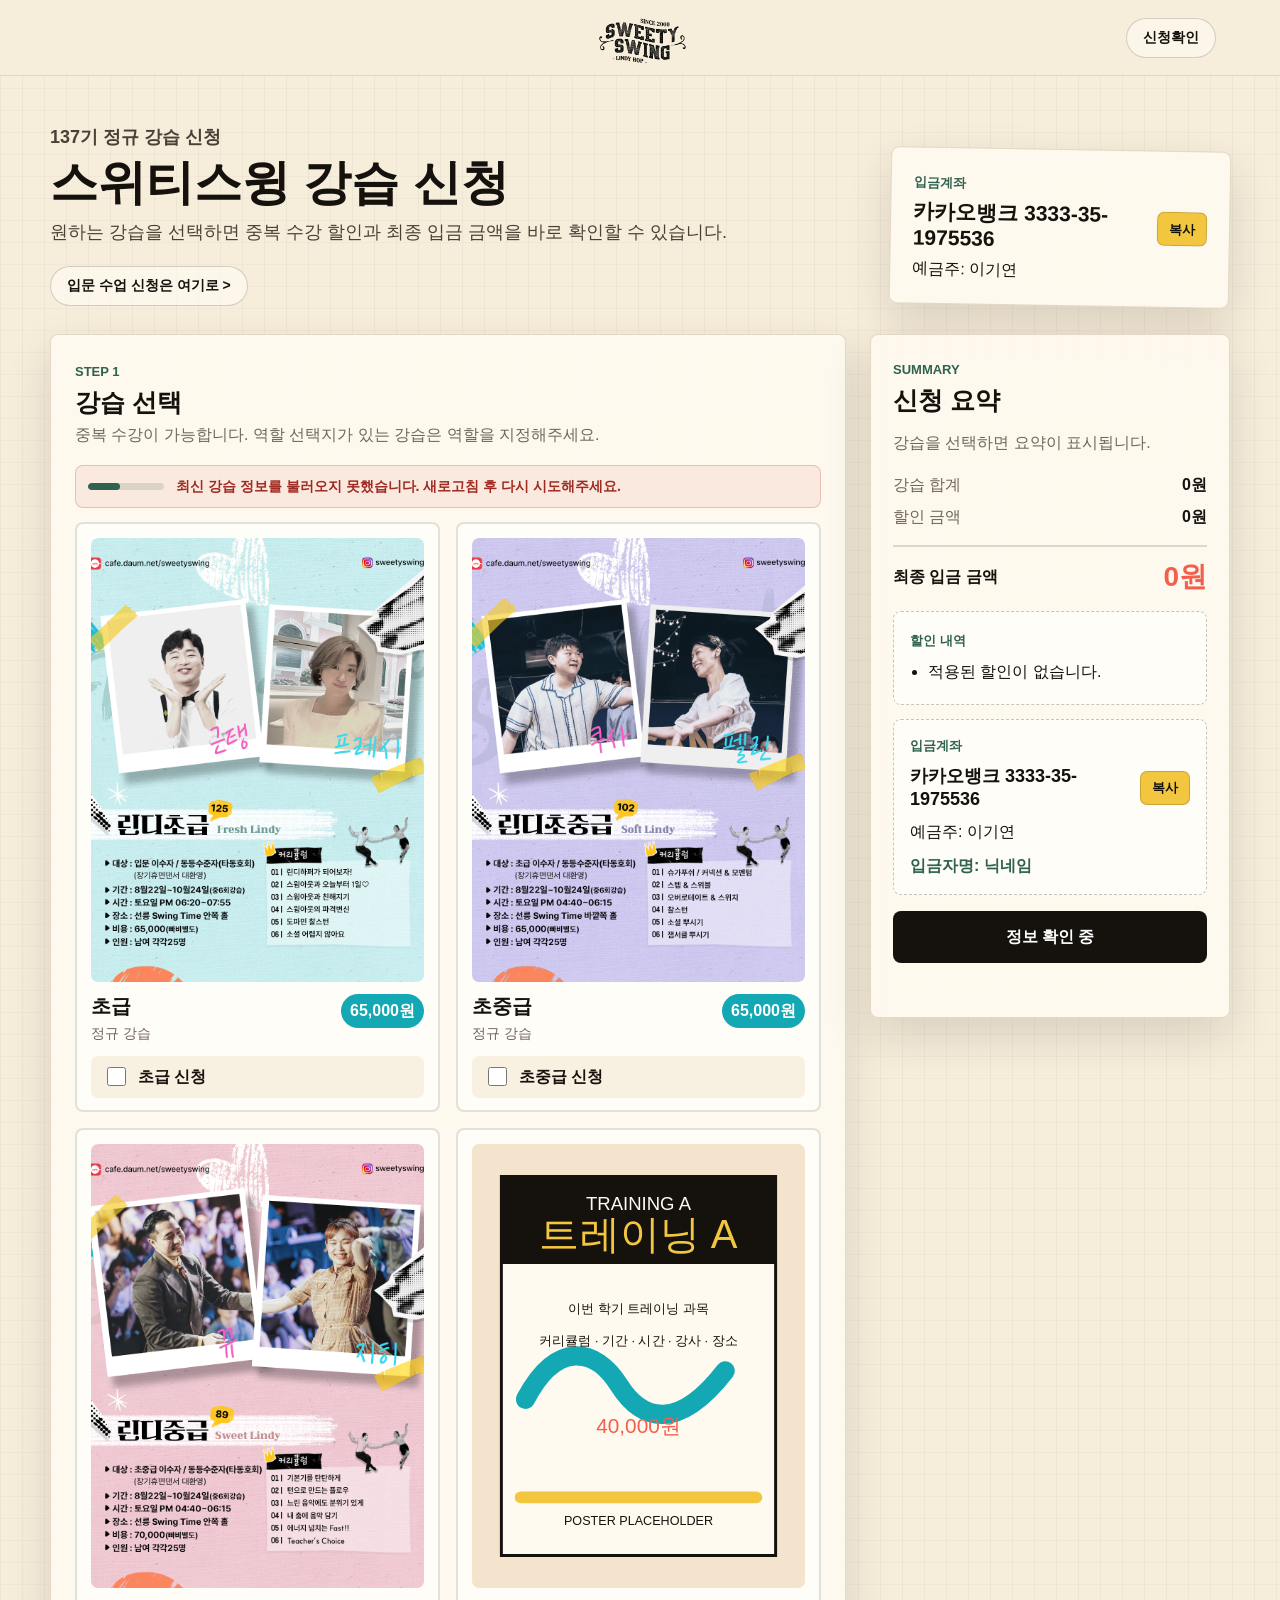
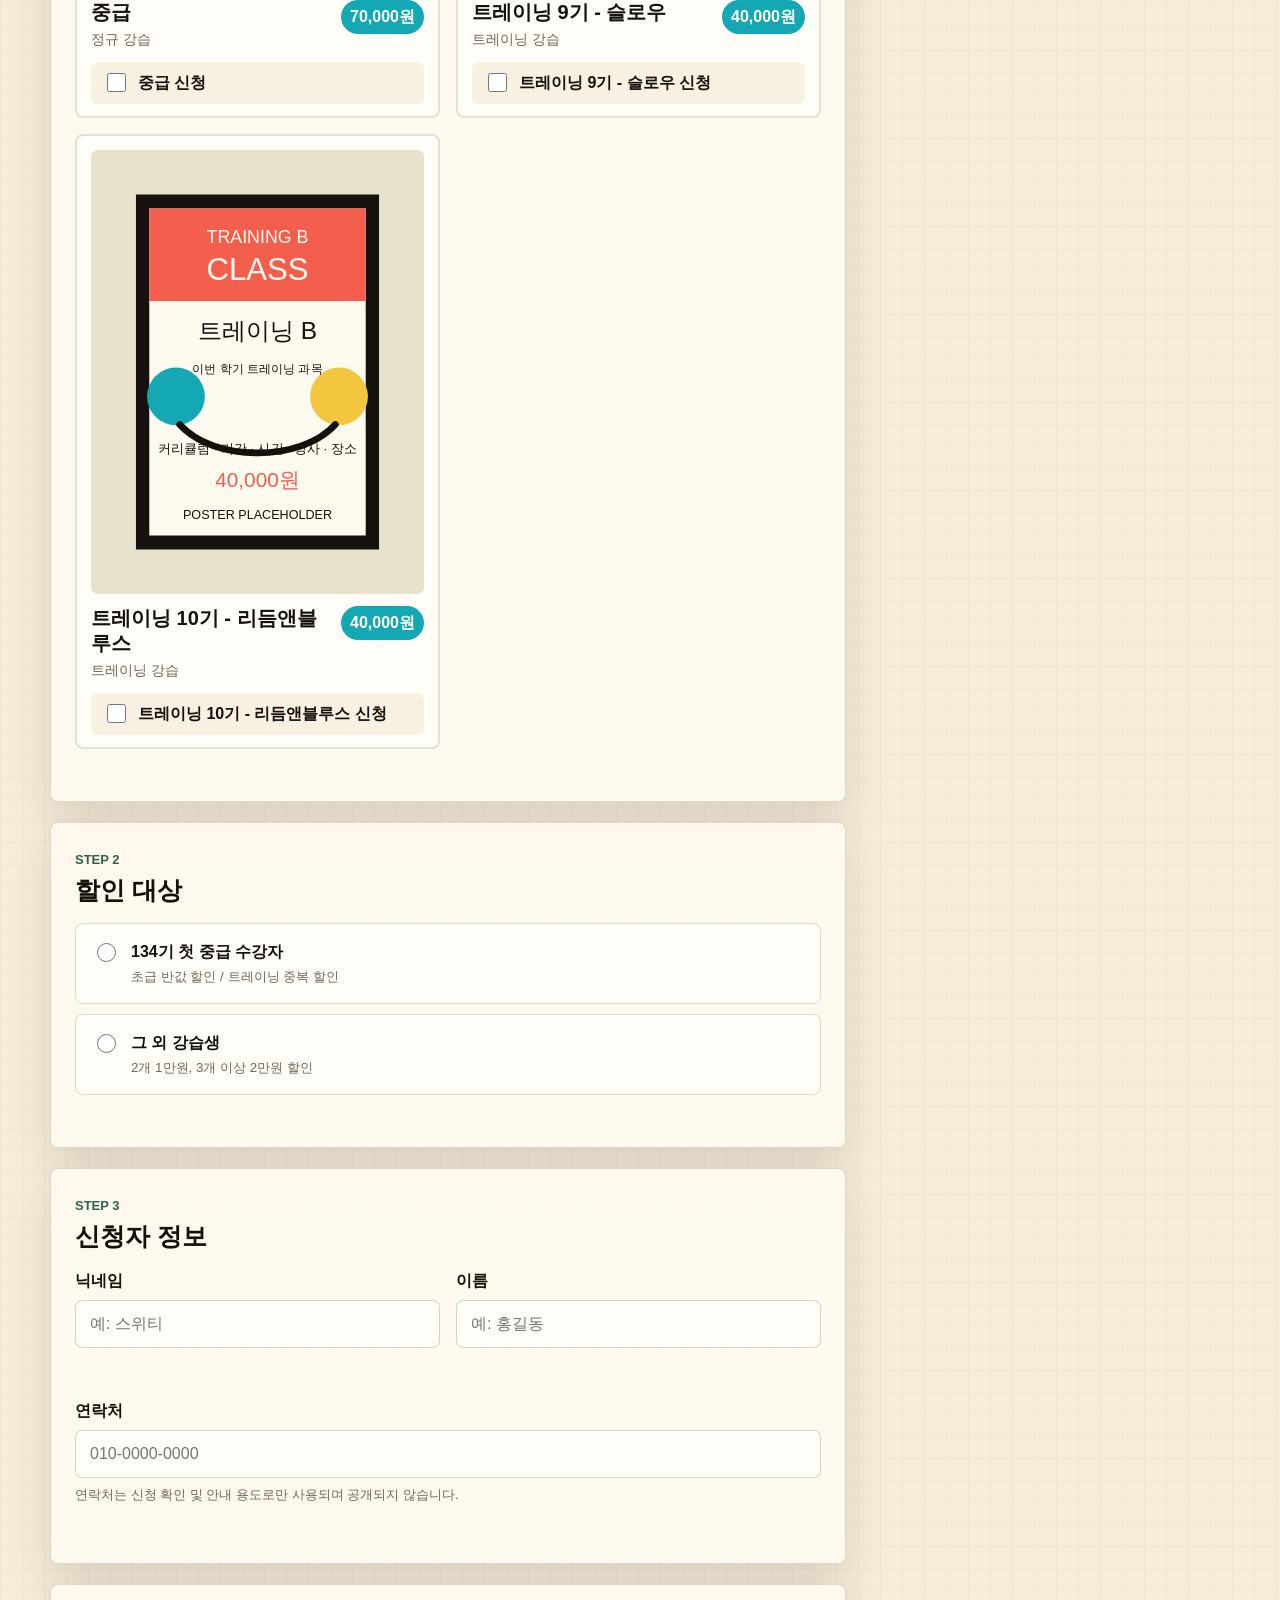
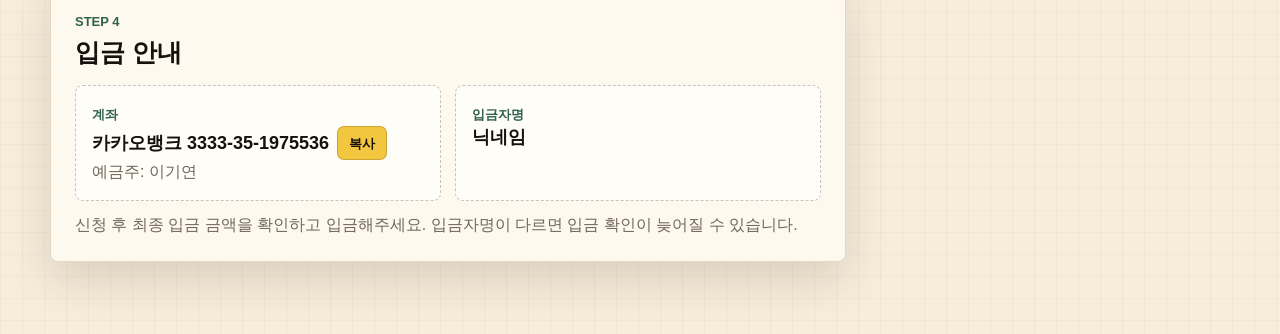
==== commit 420f71dc: "Add lesson role visibility settings" ====
--- a/index.html
+++ b/index.html
@@ -6,7 +6,7 @@
     <title>스위티스윙 강습 신청</title>
     <link rel="icon" type="image/png" href="./assets/favicon.png" />
     <link rel="apple-touch-icon" href="./assets/favicon.png" />
-    <link rel="stylesheet" href="./styles.css?v=20260529-sheet-upload" />
+    <link rel="stylesheet" href="./styles.css?v=20260723-role-visibility" />
   </head>
   <body>
     <header class="site-header">
@@ -56,7 +56,7 @@
             <div class="section-title">
               <p class="eyebrow">Step 1</p>
               <h2>강습 선택</h2>
-              <p>중복 수강이 가능합니다. 선택한 강습마다 리더/팔뤄 역할을 지정해주세요.</p>
+              <p>중복 수강이 가능합니다. 역할 선택지가 있는 강습은 역할을 지정해주세요.</p>
             </div>
             <div id="configLoadingBar" class="config-loading-bar" role="status" aria-live="polite">
               <span class="config-loading-track" aria-hidden="true"><span></span></span>
@@ -232,7 +232,7 @@
       <p>입금 확인 후 신청이 확정됩니다.</p>
     </dialog>
 
-    <script src="./data.js?v=20260723-poster-refresh"></script>
-    <script src="./script.js?v=20260723-poster-refresh"></script>
+    <script src="./data.js?v=20260723-role-visibility"></script>
+    <script src="./script.js?v=20260723-role-visibility"></script>
   </body>
 </html>
--- a/styles.css
+++ b/styles.css
@@ -466,6 +466,10 @@
   display: grid;
   grid-template-columns: 1fr 1fr;
   gap: 8px;
+}
+
+.role-options.is-single {
+  grid-template-columns: 1fr;
 }
 
 .role-options label {
